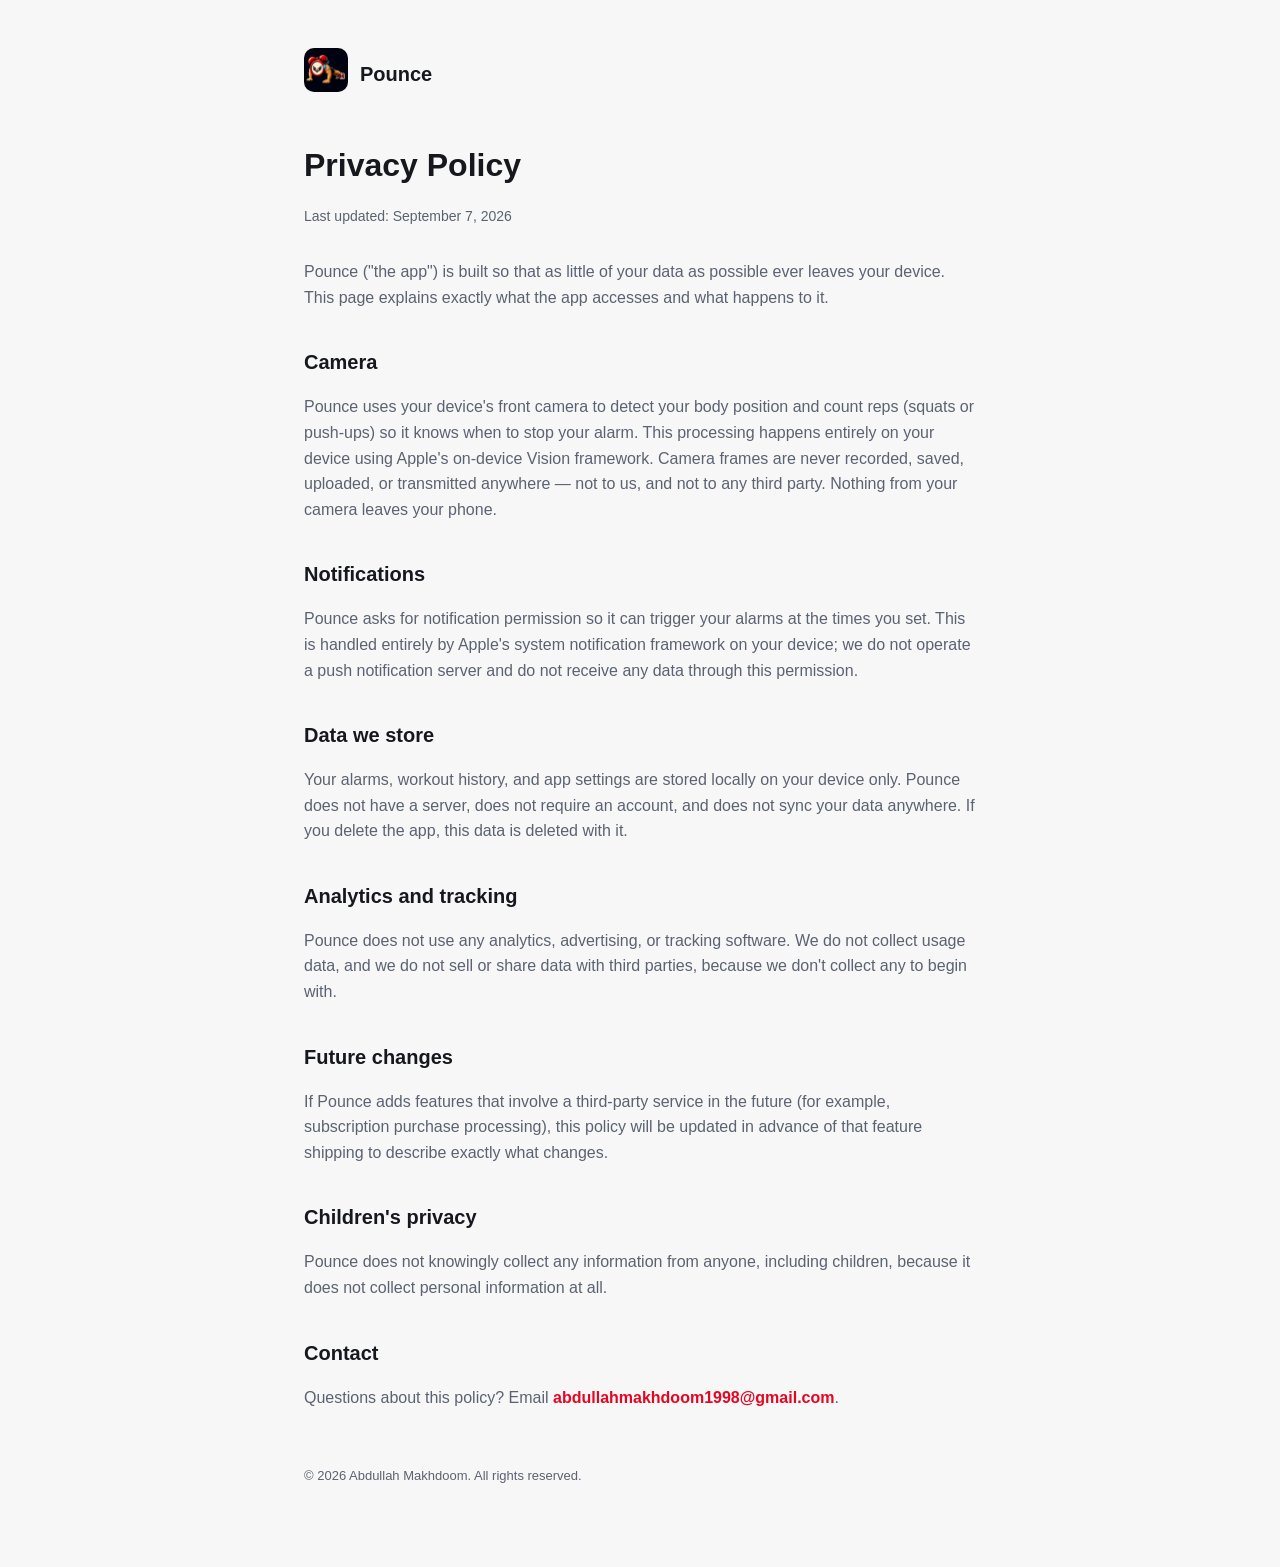
==== privacy.html @ 71277dae "Add Pounce support, privacy policy, and landing pages" ====
<!doctype html>
<html lang="en">
<head>
  <meta charset="utf-8">
  <meta name="viewport" content="width=device-width, initial-scale=1">
  <title>Privacy Policy — Pounce</title>
  <link rel="icon" href="icon.png">
  <link rel="stylesheet" href="style.css">
</head>
<body>
  <div class="wrap">
    <div class="top-nav">
      <a href="index.html"><img src="icon.png" alt="Pounce icon"></a>
      <a href="index.html" class="brand">Pounce</a>
    </div>

    <h1>Privacy Policy</h1>
    <p class="updated">Last updated: September 7, 2026</p>

    <p>Pounce ("the app") is built so that as little of your data as possible ever leaves your device. This page explains exactly what the app accesses and what happens to it.</p>

    <h2>Camera</h2>
    <p>Pounce uses your device's front camera to detect your body position and count reps (squats or push-ups) so it knows when to stop your alarm. This processing happens entirely on your device using Apple's on-device Vision framework. Camera frames are never recorded, saved, uploaded, or transmitted anywhere — not to us, and not to any third party. Nothing from your camera leaves your phone.</p>

    <h2>Notifications</h2>
    <p>Pounce asks for notification permission so it can trigger your alarms at the times you set. This is handled entirely by Apple's system notification framework on your device; we do not operate a push notification server and do not receive any data through this permission.</p>

    <h2>Data we store</h2>
    <p>Your alarms, workout history, and app settings are stored locally on your device only. Pounce does not have a server, does not require an account, and does not sync your data anywhere. If you delete the app, this data is deleted with it.</p>

    <h2>Analytics and tracking</h2>
    <p>Pounce does not use any analytics, advertising, or tracking software. We do not collect usage data, and we do not sell or share data with third parties, because we don't collect any to begin with.</p>

    <h2>Future changes</h2>
    <p>If Pounce adds features that involve a third-party service in the future (for example, subscription purchase processing), this policy will be updated in advance of that feature shipping to describe exactly what changes.</p>

    <h2>Children's privacy</h2>
    <p>Pounce does not knowingly collect any information from anyone, including children, because it does not collect personal information at all.</p>

    <h2>Contact</h2>
    <p>Questions about this policy? Email <a class="link" href="mailto:abdullahmakhdoom1998@gmail.com">abdullahmakhdoom1998@gmail.com</a>.</p>

    <footer>&copy; 2026 Abdullah Makhdoom. All rights reserved.</footer>
  </div>
</body>
</html>
---- style.css ----
:root {
  --red: #e40622;
  --blue: #02a8ee;
  --ink: #16181d;
  --muted: #5b6270;
  --bg: #f7f7f8;
}

* { box-sizing: border-box; }

body {
  margin: 0;
  font-family: -apple-system, BlinkMacSystemFont, "Segoe UI", Roboto, Helvetica, Arial, sans-serif;
  color: var(--ink);
  background: var(--bg);
  line-height: 1.6;
}

.wrap {
  max-width: 720px;
  margin: 0 auto;
  padding: 48px 24px 80px;
}

.top-nav {
  display: flex;
  align-items: center;
  gap: 12px;
  margin-bottom: 40px;
}

.top-nav img {
  width: 44px;
  height: 44px;
  border-radius: 10px;
}

.top-nav .brand {
  font-weight: 800;
  font-size: 20px;
}

.top-nav a {
  color: var(--ink);
  text-decoration: none;
}

h1 {
  font-size: 32px;
  font-weight: 800;
  margin: 0 0 8px;
}

h2 {
  font-size: 20px;
  font-weight: 700;
  margin: 36px 0 8px;
}

p, li {
  color: var(--muted);
  font-size: 16px;
}

.updated {
  color: var(--muted);
  font-size: 14px;
  margin-bottom: 32px;
}

a.link {
  color: var(--red);
  font-weight: 600;
  text-decoration: none;
}

a.link:hover { text-decoration: underline; }

.tagline {
  font-size: 18px;
  color: var(--muted);
  margin-bottom: 32px;
}

.card-row {
  display: flex;
  gap: 12px;
  flex-wrap: wrap;
  margin-top: 32px;
}

.card {
  flex: 1;
  min-width: 200px;
  background: white;
  border-radius: 16px;
  padding: 20px;
  text-decoration: none;
  color: var(--ink);
  box-shadow: 0 1px 3px rgba(0,0,0,0.08);
}

.card strong {
  display: block;
  font-size: 17px;
  margin-bottom: 4px;
}

.card span {
  color: var(--muted);
  font-size: 14px;
}

.pill {
  display: inline-block;
  background: var(--blue);
  color: white;
  font-size: 13px;
  font-weight: 700;
  padding: 4px 12px;
  border-radius: 999px;
  margin-bottom: 16px;
}

footer {
  margin-top: 56px;
  color: var(--muted);
  font-size: 13px;
}
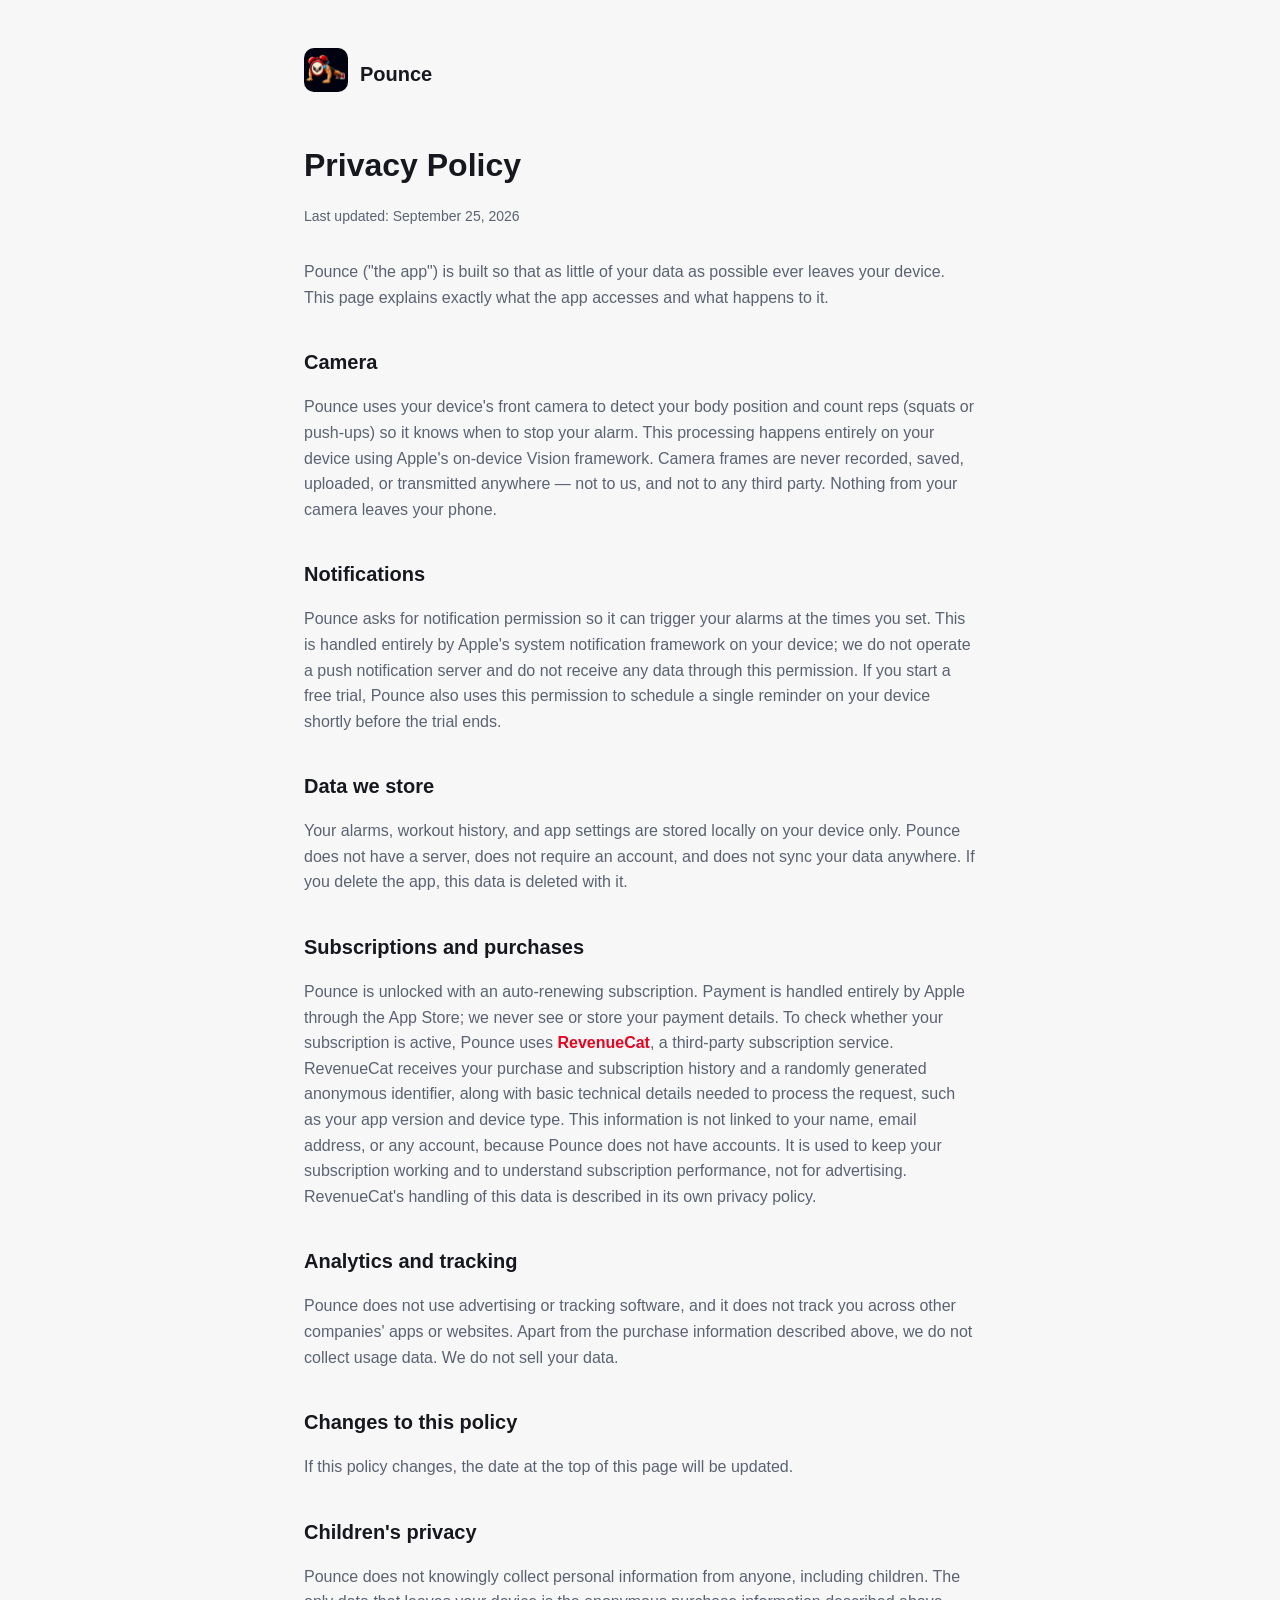
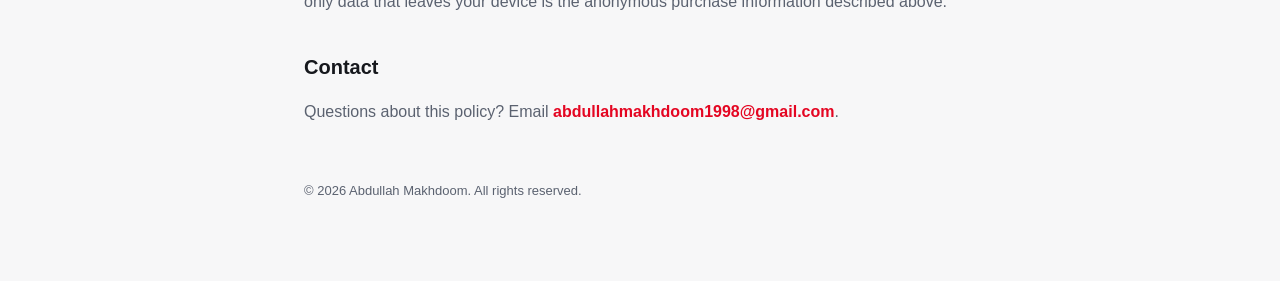
==== commit a533cbbb: "Update privacy policy for subscriptions via RevenueCat Adds a Subscriptions and purchases section co" ====
--- a/privacy.html
+++ b/privacy.html
@@ -15,7 +15,7 @@
     </div>
 
     <h1>Privacy Policy</h1>
-    <p class="updated">Last updated: September 7, 2026</p>
+    <p class="updated">Last updated: September 25, 2026</p>
 
     <p>Pounce ("the app") is built so that as little of your data as possible ever leaves your device. This page explains exactly what the app accesses and what happens to it.</p>
 
@@ -23,19 +23,22 @@
     <p>Pounce uses your device's front camera to detect your body position and count reps (squats or push-ups) so it knows when to stop your alarm. This processing happens entirely on your device using Apple's on-device Vision framework. Camera frames are never recorded, saved, uploaded, or transmitted anywhere — not to us, and not to any third party. Nothing from your camera leaves your phone.</p>
 
     <h2>Notifications</h2>
-    <p>Pounce asks for notification permission so it can trigger your alarms at the times you set. This is handled entirely by Apple's system notification framework on your device; we do not operate a push notification server and do not receive any data through this permission.</p>
+    <p>Pounce asks for notification permission so it can trigger your alarms at the times you set. This is handled entirely by Apple's system notification framework on your device; we do not operate a push notification server and do not receive any data through this permission. If you start a free trial, Pounce also uses this permission to schedule a single reminder on your device shortly before the trial ends.</p>
 
     <h2>Data we store</h2>
     <p>Your alarms, workout history, and app settings are stored locally on your device only. Pounce does not have a server, does not require an account, and does not sync your data anywhere. If you delete the app, this data is deleted with it.</p>
 
+    <h2>Subscriptions and purchases</h2>
+    <p>Pounce is unlocked with an auto-renewing subscription. Payment is handled entirely by Apple through the App Store; we never see or store your payment details. To check whether your subscription is active, Pounce uses <a class="link" href="https://www.revenuecat.com/privacy">RevenueCat</a>, a third-party subscription service. RevenueCat receives your purchase and subscription history and a randomly generated anonymous identifier, along with basic technical details needed to process the request, such as your app version and device type. This information is not linked to your name, email address, or any account, because Pounce does not have accounts. It is used to keep your subscription working and to understand subscription performance, not for advertising. RevenueCat's handling of this data is described in its own privacy policy.</p>
+
     <h2>Analytics and tracking</h2>
-    <p>Pounce does not use any analytics, advertising, or tracking software. We do not collect usage data, and we do not sell or share data with third parties, because we don't collect any to begin with.</p>
+    <p>Pounce does not use advertising or tracking software, and it does not track you across other companies' apps or websites. Apart from the purchase information described above, we do not collect usage data. We do not sell your data.</p>
 
-    <h2>Future changes</h2>
-    <p>If Pounce adds features that involve a third-party service in the future (for example, subscription purchase processing), this policy will be updated in advance of that feature shipping to describe exactly what changes.</p>
+    <h2>Changes to this policy</h2>
+    <p>If this policy changes, the date at the top of this page will be updated.</p>
 
     <h2>Children's privacy</h2>
-    <p>Pounce does not knowingly collect any information from anyone, including children, because it does not collect personal information at all.</p>
+    <p>Pounce does not knowingly collect personal information from anyone, including children. The only data that leaves your device is the anonymous purchase information described above.</p>
 
     <h2>Contact</h2>
     <p>Questions about this policy? Email <a class="link" href="mailto:abdullahmakhdoom1998@gmail.com">abdullahmakhdoom1998@gmail.com</a>.</p>
